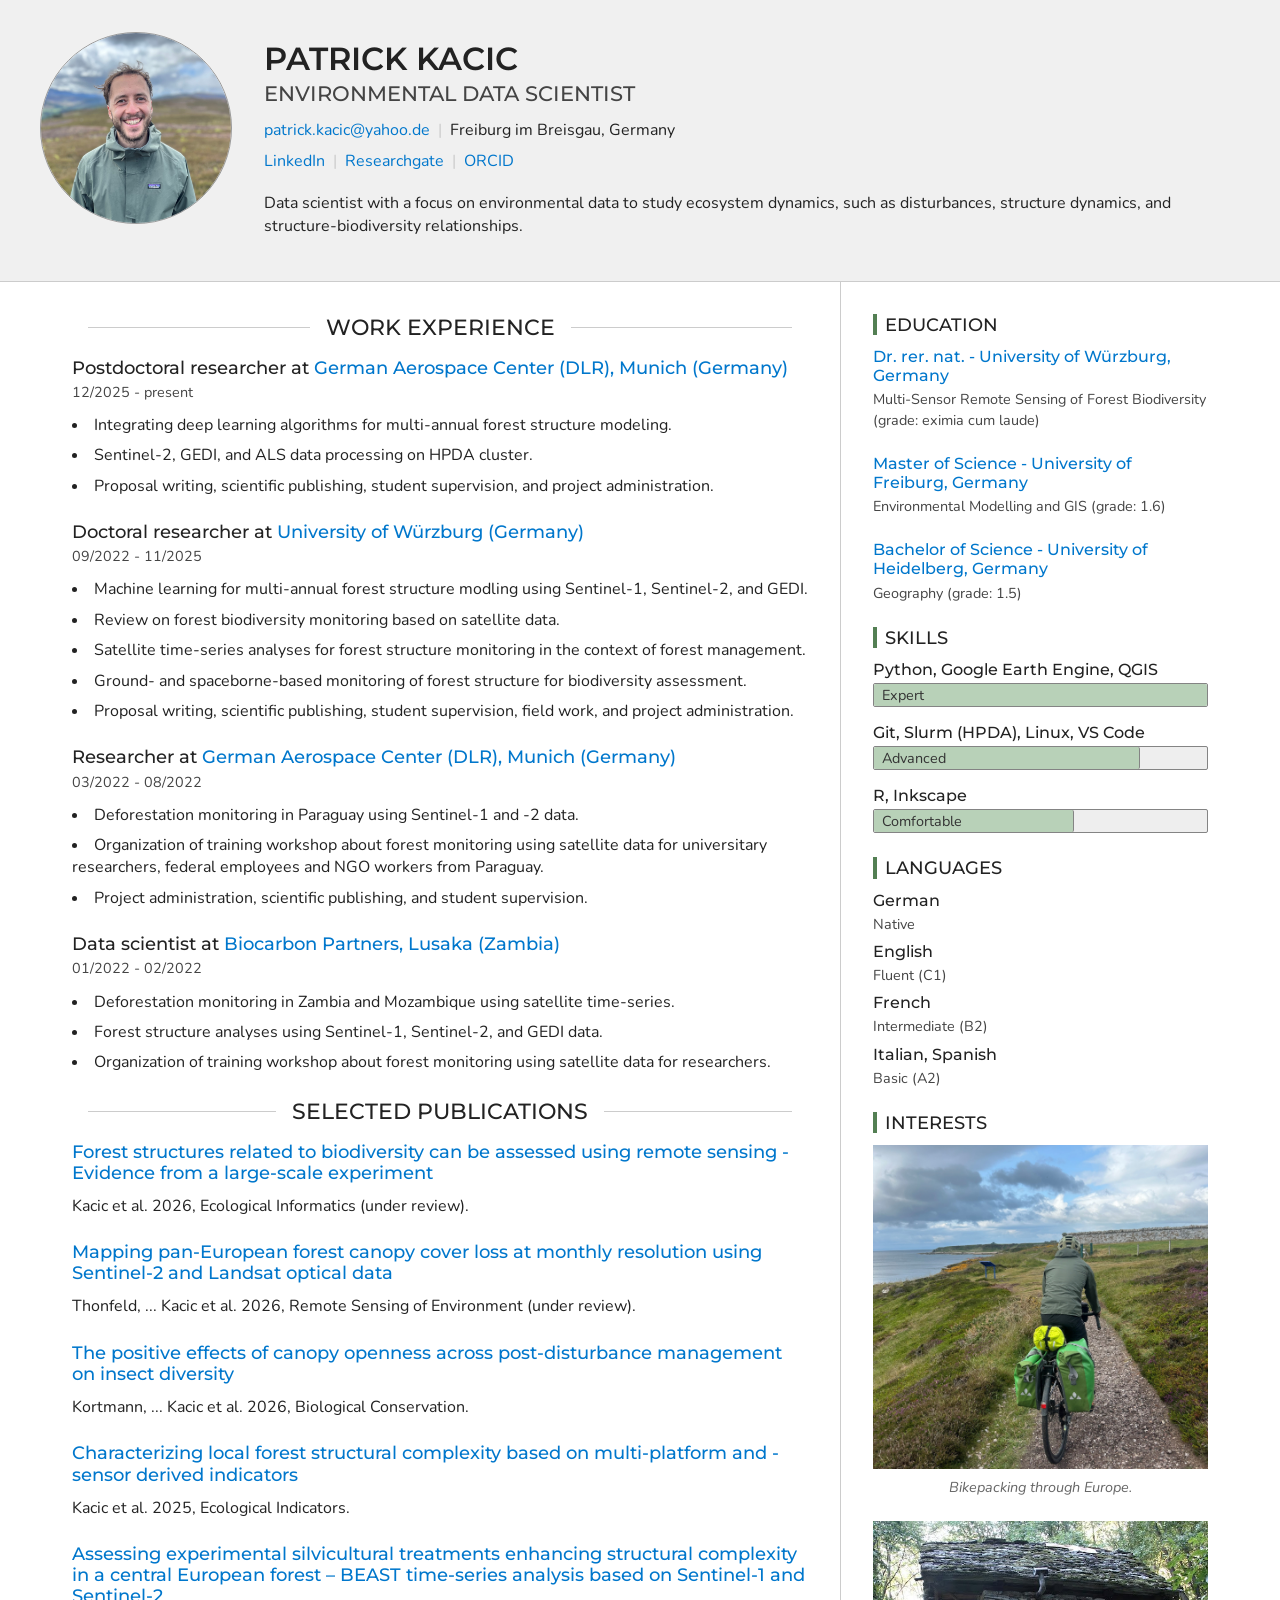
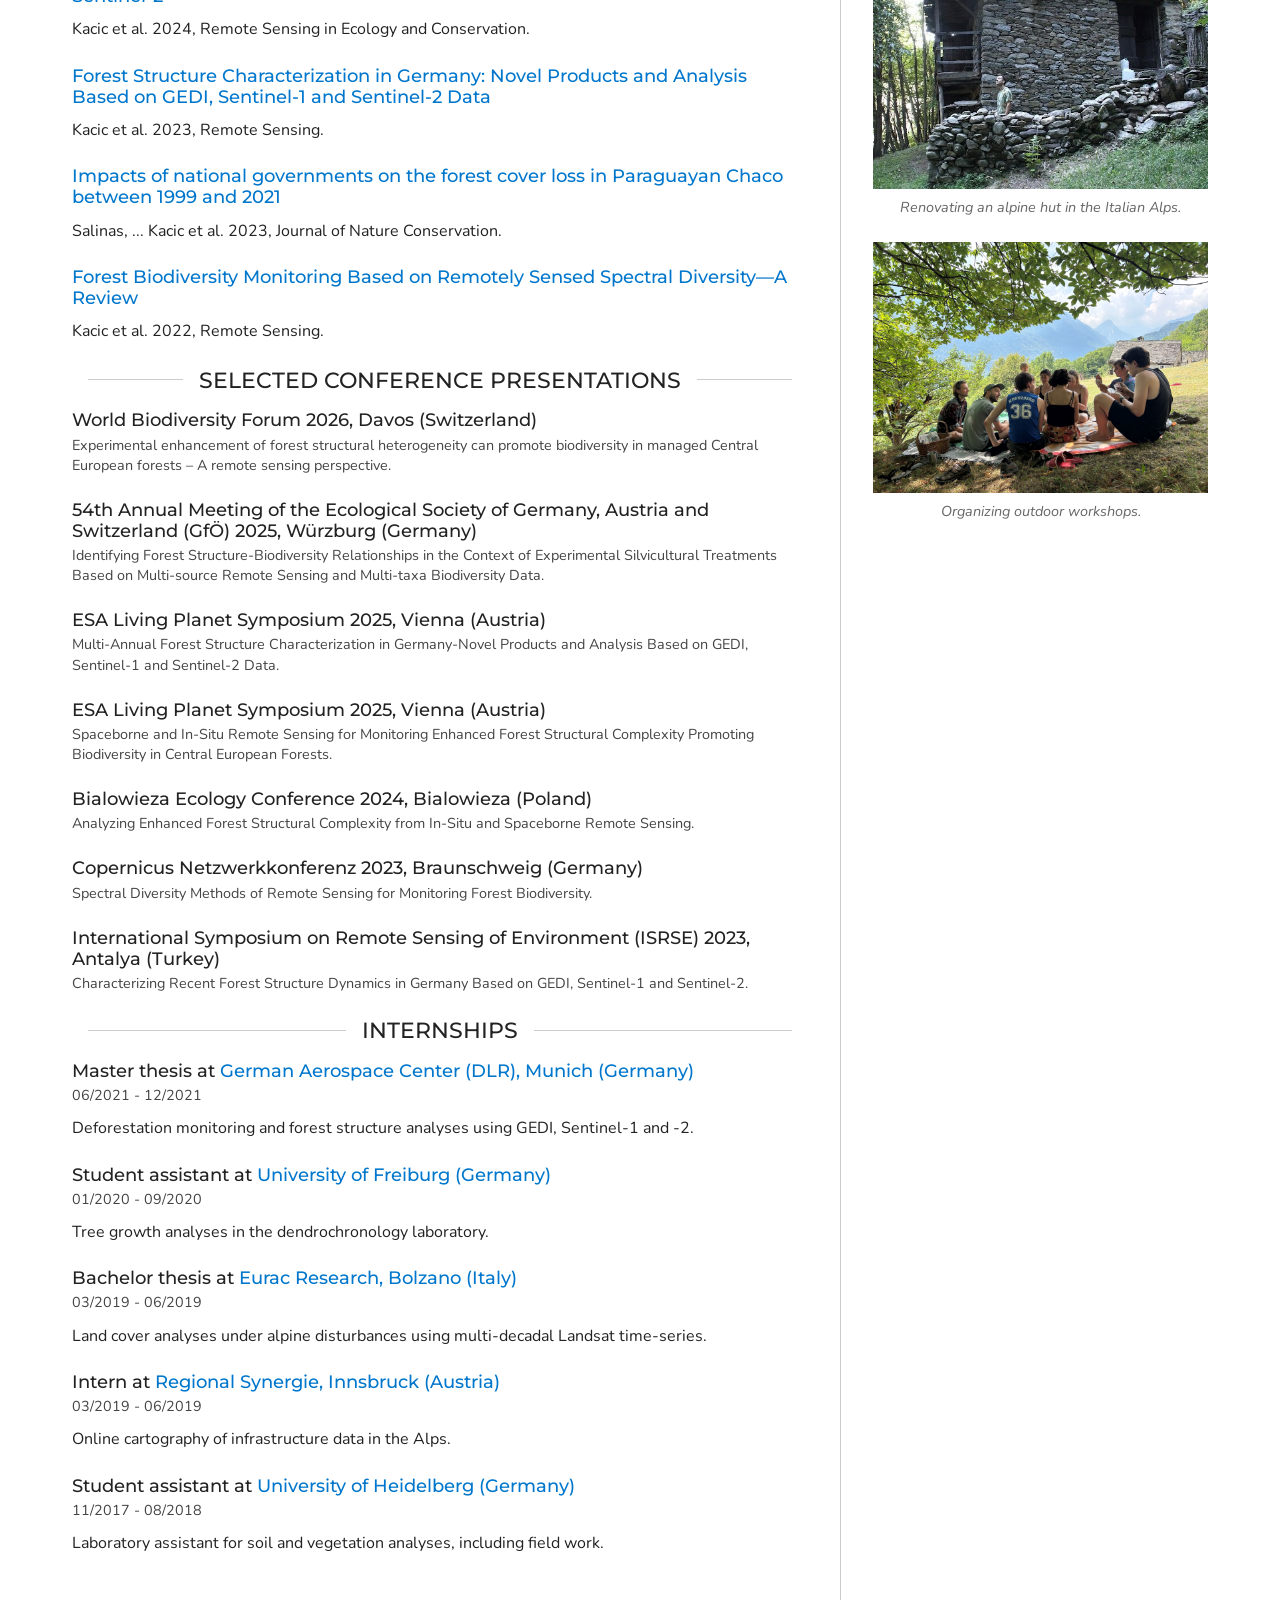
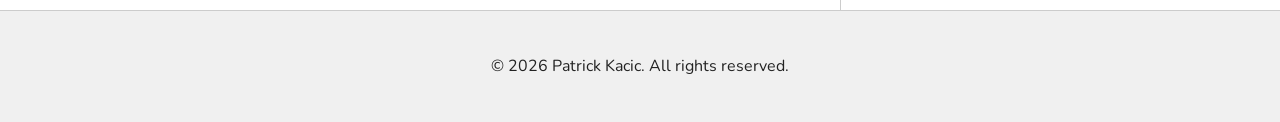
==== index.html @ de7f093b "update text general" ====
<!DOCTYPE html>
<html lang="en">
  <head>
    <meta charset="utf-8">
    <meta name="viewport" content="width=device-width, initial-scale=1">

    <!-- Site Info -->
    <title>Patrick Kacic - Portfolio</title>
    <meta name="description" content="Patrick Kacic - Data scientist with a focus on environmental data to study ecosystem dynamics, such as disturbances, structure dynamics, and structure-biodiversity relationships.">
    <meta name="author" content="Patrick Kacic">

    <!-- Open Graph Tags: The title of the page for social media sharing. It can match the title tag or be more descriptive. -->
    <meta property="og:title" content="Patrick Kacic">

    <!-- Open Graph Tags: Typically set to "website" for static sites or "article" for content-heavy pages. -->
    <meta property="og:type" content="website">

    <!-- Open Graph Tags: The URL of the page, used to ensure link previews resolve to the correct page. -->
    <meta property="og:url" content="/index.html">

    <!-- Open Graph Tags: URL of an image that represents the page. Useful for link previews. -->
    <meta property="og:image" content="/portfolio_media/profile.jpg">

    <!-- Open Graph Tags: Provides an alternative text for the image to improve accessibility. -->
    <meta property="og:image:alt" content="Patrick Kacic Profile Image">

    <!-- Preconnect for Google Fonts -->
    <link rel="preconnect" href="https://fonts.googleapis.com">
    <link rel="preconnect" href="https://fonts.gstatic.com" crossorigin>

    <!-- Custom Font -->
    <link href="https://fonts.googleapis.com/css2?family=Montserrat:ital,wght@0,100..900;1,100..900&family=Nunito:ital,wght@0,200..1000;1,200..1000&display=swap"
          rel="stylesheet">

    <!-- Stylesheet -->
    <link rel="stylesheet" href="css/modern_normalize.css" />
    <link rel="stylesheet" href="css/html5bp.css">
    <link rel="stylesheet" href="css/main.css">

    <!-- Set a theme color that matches your website's primary color -->
    <meta name="theme-color" content="#fafafa">

    <!-- Favicon for all browsers -->
    <link rel="icon" href="/favicon.ico" sizes="any">
    <link rel="icon" href="/icon.svg" type="image/svg+xml">

    <!-- Apple touch icon for iOS devices -->
    <link rel="apple-touch-icon" sizes="180x180" href="/icon.png">

    <!-- Web app manifest for Progressive Web Apps -->
    <link rel="manifest" href="/site.webmanifest">

    <!-- Content Security Policy: Uncomment to enhance security by restricting where content can be loaded from (useful for preventing certain attacks like XSS). Update if adding external sources (e.g., Google Fonts, Bootstrap CDN, analytics, etc). -->
    <!-- <meta http-equiv="Content-Security-Policy" content=" default-src 'self'; script-src 'self' code.jquery.com; style-src 'self' fonts.googleapis.com; font-src fonts.gstatic.com; img-src 'self' images.examplecdn.com; "> -->
  </head>

  <body>
    <header class="page-header">
      <div class="container">
        <div class="header-top flex-responsive">
          
            <img class="header-image"
                 width="256"
                 height="256"
                 src="portfolio_media/profile.jpg"
                 alt="Patrick Kacic Profile Image" />
          
          <div class="header-info">
            <h1>Patrick Kacic</h1>
            <h2 class="header-label">Environmental Data Scientist</h2>
            
              <address>
                <ul class="inline-list flex-responsive">
                  
                    <li>
                      <a href="mailto:patrick.kacic@yahoo.de">patrick.kacic@yahoo.de</a>
                    </li>
                  
                  
                  <li>Freiburg im Breisgau, Germany</li>
                </ul>
              </address>
            
            
              <ul class="inline-list flex-responsive">
                
                  <li>
                    <a href="https://www.linkedin.com/in/patrick-kacic-0393b0212/"
                       rel="noopener noreferrer"
                       aria-label="LinkedIn"
                       class="link-with-icon">
                      
                      LinkedIn
                    </a>
                  </li>
                
                  <li>
                    <a href="https://www.researchgate.net/profile/Patrick-Kacic?ev=hdr_xprf"
                       rel="noopener noreferrer"
                       aria-label="Researchgate"
                       class="link-with-icon">
                      
                      Researchgate
                    </a>
                  </li>
                
                  <li>
                    <a href="https://orcid.org/0000-0002-4538-8286"
                       rel="noopener noreferrer"
                       aria-label="ORCID"
                       class="link-with-icon">
                      
                      ORCID
                    </a>
                  </li>
                
              </ul>
            
            <p class="header-summary">Data scientist with a focus on environmental data to study ecosystem dynamics, such as disturbances, structure dynamics, and structure-biodiversity relationships.</p>
          </div>
        </div>
      </div>
    </header>

    <div class="page-content">
      <div class="container">
        <main>
          
            <section>
              <h2 class="section-heading">Work Experience</h2>
              
                <section>
                  <h3>
                    
                      Postdoctoral researcher at <a href="https://www.dlr.de/en/eoc/about-us/german-remote-sensing-data-center/land-surface-dynamics/forest-ecosystems">German Aerospace Center (DLR), Munich (Germany)</a>
                    
                  </h3>
                  
                    <p class="section-label">12/2025 - present</p>
                  
                  
                  
                    <ul>
                      <li>Integrating deep learning algorithms for multi-annual forest structure modeling.</li><li>Sentinel-2, GEDI, and ALS data processing on HPDA cluster.</li><li>Proposal writing, scientific publishing, student supervision, and project administration.</li>
                    </ul>
                  
                </section>
              
                <section>
                  <h3>
                    
                      Doctoral researcher at <a href="https://www.uni-wuerzburg.de/en/beta-for/">University of Würzburg (Germany)</a>
                    
                  </h3>
                  
                    <p class="section-label">09/2022 - 11/2025</p>
                  
                  
                  
                    <ul>
                      <li>Machine learning for multi-annual forest structure modling using Sentinel-1, Sentinel-2, and GEDI.</li><li>Review on forest biodiversity monitoring based on satellite data.</li><li>Satellite time-series analyses for forest structure monitoring in the context of forest management.</li><li>Ground- and spaceborne-based monitoring of forest structure for biodiversity assessment.</li><li>Proposal writing, scientific publishing, student supervision, field work, and project administration.</li>
                    </ul>
                  
                </section>
              
                <section>
                  <h3>
                    
                      Researcher at <a href="https://www.dlr.de/en/eoc/about-us/german-remote-sensing-data-center/land-surface-dynamics/forest-ecosystems">German Aerospace Center (DLR), Munich (Germany)</a>
                    
                  </h3>
                  
                    <p class="section-label">03/2022 - 08/2022</p>
                  
                  
                  
                    <ul>
                      <li>Deforestation monitoring in Paraguay using Sentinel-1 and -2 data.</li><li>Organization of training workshop about forest monitoring using satellite data for universitary researchers, federal employees and NGO workers from Paraguay.</li><li>Project administration, scientific publishing, and student supervision.</li>
                    </ul>
                  
                </section>
              
                <section>
                  <h3>
                    
                      Data scientist at <a href="https://bcp.earth/">Biocarbon Partners, Lusaka (Zambia)</a>
                    
                  </h3>
                  
                    <p class="section-label">01/2022 - 02/2022</p>
                  
                  
                  
                    <ul>
                      <li>Deforestation monitoring in Zambia and Mozambique using satellite time-series.</li><li>Forest structure analyses using Sentinel-1, Sentinel-2, and GEDI data.</li><li>Organization of training workshop about forest monitoring using satellite data for researchers.</li>
                    </ul>
                  
                </section>
              
            </section>
          

          
            <section>
              <h2 class="section-heading">Selected Publications</h2>
              
                <section>
                  <h3>
                    
                      <a href="https://elib.dlr.de/225284/">Forest structures related to biodiversity can be assessed using remote sensing - Evidence from a large-scale experiment</a>
                    
                  </h3>
                  <p>Kacic et al. 2026, Ecological Informatics (under review).</p>
                  
                  
                </section>
              
                <section>
                  <h3>
                    
                      <a href="https://dx.doi.org/10.2139/ssrn.7213890">Mapping pan-European forest canopy cover loss at monthly resolution using Sentinel-2 and Landsat optical data</a>
                    
                  </h3>
                  <p>Thonfeld, ... Kacic et al. 2026, Remote Sensing of Environment (under review).</p>
                  
                  
                </section>
              
                <section>
                  <h3>
                    
                      <a href="https://doi.org/10.1016/j.biocon.2025.111647">The positive effects of canopy openness across post-disturbance management on insect diversity</a>
                    
                  </h3>
                  <p>Kortmann, ... Kacic et al. 2026, Biological Conservation.</p>
                  
                  
                </section>
              
                <section>
                  <h3>
                    
                      <a href="https://doi.org/10.1016/j.ecolind.2025.113085">Characterizing local forest structural complexity based on multi-platform and -sensor derived indicators</a>
                    
                  </h3>
                  <p>Kacic et al. 2025, Ecological Indicators.</p>
                  
                  
                </section>
              
                <section>
                  <h3>
                    
                      <a href="https://doi.org/10.1002/rse2.386">Assessing experimental silvicultural treatments enhancing structural complexity in a central European forest – BEAST time-series analysis based on Sentinel-1 and Sentinel-2</a>
                    
                  </h3>
                  <p>Kacic et al. 2024, Remote Sensing in Ecology and Conservation.</p>
                  
                  
                </section>
              
                <section>
                  <h3>
                    
                      <a href="https://doi.org/10.3390/rs15081969">Forest Structure Characterization in Germany: Novel Products and Analysis Based on GEDI, Sentinel-1 and Sentinel-2 Data</a>
                    
                  </h3>
                  <p>Kacic et al. 2023, Remote Sensing.</p>
                  
                  
                </section>
              
                <section>
                  <h3>
                    
                      <a href="https://doi.org/10.1016/j.jnc.2023.126472">Impacts of national governments on the forest cover loss in Paraguayan Chaco between 1999 and 2021</a>
                    
                  </h3>
                  <p>Salinas, ... Kacic et al. 2023, Journal of Nature Conservation.</p>
                  
                  
                </section>
              
                <section>
                  <h3>
                    
                      <a href="https://doi.org/10.3390/rs14215363">Forest Biodiversity Monitoring Based on Remotely Sensed Spectral Diversity—A Review</a>
                    
                  </h3>
                  <p>Kacic et al. 2022, Remote Sensing.</p>
                  
                  
                </section>
              
            </section>
          

          
            <section>
              <h2 class="section-heading">Selected Conference Presentations</h2>
              
                <section>
                  <h3>World Biodiversity Forum 2026, Davos (Switzerland)</h3>
                  <p class="section-label">Experimental enhancement of forest structural heterogeneity can promote biodiversity in managed Central European forests – A remote sensing perspective.</p>
                  
                </section>
              
                <section>
                  <h3>54th Annual Meeting of the Ecological Society of Germany, Austria and Switzerland (GfÖ) 2025, Würzburg (Germany)</h3>
                  <p class="section-label">Identifying Forest Structure-Biodiversity Relationships  in the Context of Experimental Silvicultural Treatments Based on Multi-source Remote Sensing and Multi-taxa Biodiversity Data.</p>
                  
                </section>
              
                <section>
                  <h3>ESA Living Planet Symposium 2025, Vienna (Austria)</h3>
                  <p class="section-label">Multi-Annual Forest Structure Characterization in Germany-Novel Products and Analysis Based on GEDI, Sentinel-1 and Sentinel-2 Data.</p>
                  
                </section>
              
                <section>
                  <h3>ESA Living Planet Symposium 2025, Vienna (Austria)</h3>
                  <p class="section-label">Spaceborne and In-Situ Remote Sensing for Monitoring Enhanced Forest Structural Complexity Promoting Biodiversity in Central European Forests.</p>
                  
                </section>
              
                <section>
                  <h3>Bialowieza Ecology Conference 2024, Bialowieza (Poland)</h3>
                  <p class="section-label">Analyzing Enhanced Forest Structural Complexity from In-Situ and Spaceborne Remote Sensing.</p>
                  
                </section>
              
                <section>
                  <h3>Copernicus Netzwerkkonferenz 2023, Braunschweig (Germany)</h3>
                  <p class="section-label">Spectral Diversity Methods of Remote Sensing for Monitoring Forest Biodiversity.</p>
                  
                </section>
              
                <section>
                  <h3>International Symposium on Remote Sensing of Environment (ISRSE) 2023, Antalya (Turkey)</h3>
                  <p class="section-label">Characterizing Recent Forest Structure Dynamics in Germany Based on GEDI, Sentinel-1 and Sentinel-2.</p>
                  
                </section>
              
            </section>
          
		  
		  
            <section>
              <h2 class="section-heading">Internships</h2>
              
                <section>
                  <h3>
                    
                      Master thesis at <a href="https://www.dlr.de/en/eoc/about-us/german-remote-sensing-data-center/land-surface-dynamics/forest-ecosystems">German Aerospace Center (DLR), Munich (Germany)</a>
                    
                  </h3>
                  
                    <p class="section-label">06/2021 - 12/2021</p>
                  
                  <p>Deforestation monitoring and forest structure analyses using GEDI, Sentinel-1 and -2.</p>
                  
                </section>
              
                <section>
                  <h3>
                    
                      Student assistant at <a href="https://uni-freiburg.de/enr-wwd/research/">University of Freiburg (Germany)</a>
                    
                  </h3>
                  
                    <p class="section-label">01/2020 - 09/2020</p>
                  
                  <p>Tree growth analyses in the dendrochronology laboratory.</p>
                  
                </section>
              
                <section>
                  <h3>
                    
                      Bachelor thesis at <a href="https://www.eurac.edu/de/institutes-centers/institut-fuer-erdbeobachtung">Eurac Research, Bolzano (Italy)</a>
                    
                  </h3>
                  
                    <p class="section-label">03/2019 - 06/2019</p>
                  
                  <p>Land cover analyses under alpine disturbances using multi-decadal Landsat time-series.</p>
                  
                </section>
              
                <section>
                  <h3>
                    
                      Intern at <a href="https://regionalsynergie.com/">Regional Synergie, Innsbruck (Austria)</a>
                    
                  </h3>
                  
                    <p class="section-label">03/2019 - 06/2019</p>
                  
                  <p>Online cartography of infrastructure data in the Alps.</p>
                  
                </section>
              
                <section>
                  <h3>
                    
                      Student assistant at <a href="https://www.geog.uni-heidelberg.de/en/institute/physical-geography/geomorphology-and-soil-geography/laboratory-for-geomorphology-and-geoecology">University of Heidelberg (Germany)</a>
                    
                  </h3>
                  
                    <p class="section-label">11/2017 - 08/2018</p>
                  
                  <p>Laboratory assistant for soil and vegetation analyses, including field work.</p>
                  
                </section>
              
            </section>
          
        </main>

        <!-- Sidebar Section -->
        <aside>
          
            <section>
              <h2 class="section-heading">Education</h2>
              
                <section>
                  <h3>
                    
                      <a href="https://www.geographie.uni-wuerzburg.de/en/earthobservation/">Dr. rer. nat. - University of Würzburg, Germany</a>
                    
                  </h3>
                  <p class="section-label">Multi-Sensor Remote Sensing of Forest Biodiversity (grade: eximia cum laude)</p>
                  
                  
                  
                </section>
              
                <section>
                  <h3>
                    
                      <a href="https://uni-freiburg.de/en/studies/degree-programmes/degree-programme/393/#Academic%20content">Master of Science - University of Freiburg, Germany</a>
                    
                  </h3>
                  <p class="section-label">Environmental Modelling and GIS (grade: 1.6)</p>
                  
                  
                  
                </section>
              
                <section>
                  <h3>
                    
                      <a href="https://www.uni-heidelberg.de/en/study/all-subjects/geography/geography-bachelor-100">Bachelor of Science - University of Heidelberg, Germany</a>
                    
                  </h3>
                  <p class="section-label">Geography (grade: 1.5)</p>
                  
                  
                  
                </section>
              
            </section>
          

          
            <section>
              <h2 class="section-heading">Skills</h2>
              <ul class="unstyled-list">
                
                  <li>
                    <h3>Python, Google Earth Engine, QGIS</h3>
                    <div class="skill-bar">
                      <div class="skill-bar-fill w-100"
                           role="meter"
                           aria-valuenow="100"
                           aria-valuemin="0"
                           aria-valuemax="100">
                        <span class="skill-bar-label">Expert</span>
                      </div>
                    </div>
                  </li>
                
                  <li>
                    <h3>Git, Slurm (HPDA), Linux, VS Code</h3>
                    <div class="skill-bar">
                      <div class="skill-bar-fill w-80"
                           role="meter"
                           aria-valuenow="80"
                           aria-valuemin="0"
                           aria-valuemax="100">
                        <span class="skill-bar-label">Advanced</span>
                      </div>
                    </div>
                  </li>
                
                  <li>
                    <h3>R, Inkscape</h3>
                    <div class="skill-bar">
                      <div class="skill-bar-fill w-60"
                           role="meter"
                           aria-valuenow="60"
                           aria-valuemin="0"
                           aria-valuemax="100">
                        <span class="skill-bar-label">Comfortable</span>
                      </div>
                    </div>
                  </li>
                
              </ul>
            </section>
          

          
            <section>
              <h2 class="section-heading">Languages</h2>
              <ul class="unstyled-list">
                
                  <li>
                    <h3>German</h3>
                    <p class="section-label">Native</p>
                  </li>
                
                  <li>
                    <h3>English</h3>
                    <p class="section-label">Fluent (C1)</p>
                  </li>
                
                  <li>
                    <h3>French</h3>
                    <p class="section-label">Intermediate (B2)</p>
                  </li>
                
                  <li>
                    <h3>Italian, Spanish</h3>
                    <p class="section-label">Basic (A2)</p>
                  </li>
                
              </ul>
            </section>
          

          
            <section>
              <h2 class="section-heading">Interests</h2>
              
                <section>
                  <h3></h3>
                  
                  
                    <div class="gallery side-gallery">
                      
                        <figure>
                          <img width="600"
                               height="338"
                               src="portfolio_media/bikepacking.jpg"
                               alt="Bikepacking through Europe.">
                          <figcaption>Bikepacking through Europe.</figcaption>
                        </figure>
                      
                    </div>
                  
                </section>
              
                <section>
                  <h3></h3>
                  
                  
                    <div class="gallery side-gallery">
                      
                        <figure>
                          <img width="600"
                               height="338"
                               src="portfolio_media/hut.jpg"
                               alt="Renovating an alpine hut in the Italian Alps.">
                          <figcaption>Renovating an alpine hut in the Italian Alps.</figcaption>
                        </figure>
                      
                    </div>
                  
                </section>
              
                <section>
                  <h3></h3>
                  
                  
                    <div class="gallery side-gallery">
                      
                        <figure>
                          <img width="600"
                               height="338"
                               src="portfolio_media/workshop.jpg"
                               alt="Organizing outdoor workshops.">
                          <figcaption>Organizing outdoor workshops.</figcaption>
                        </figure>
                      
                    </div>
                  
                </section>
              
            </section>
          
        </aside>
      </div>
    </div>

    <footer class="page-footer">
      <div class="container">
        <p>© 2026 Patrick Kacic. All rights reserved.</p>
      </div>
    </footer>

    <script src="js/app.js"></script>
  </body>
</html>
---- css/html5bp.css ----
/*! HTML5 Boilerplate v9.0.1 | MIT License | https://html5boilerplate.com/ */

/* main.css 3.0.0 | MIT License | https://github.com/h5bp/main.css#readme */
/*
 * What follows is the result of much research on cross-browser styling.
 * Credit left inline and big thanks to Nicolas Gallagher, Jonathan Neal,
 * Kroc Camen, and the H5BP dev community and team.
 */

/* ==========================================================================
   Base styles: opinionated defaults
   ========================================================================== */

html {
  color: #222;
  font-size: 1em;
  line-height: 1.4;
}

/*
 * Remove text-shadow in selection highlight:
 * https://twitter.com/miketaylr/status/12228805301
 *
 * Customize the background color to match your design.
 */

::-moz-selection {
  background: #b3d4fc;
  text-shadow: none;
}

::selection {
  background: #b3d4fc;
  text-shadow: none;
}

/*
 * A better looking default horizontal rule
 */

hr {
  display: block;
  height: 1px;
  border: 0;
  border-top: 1px solid #ccc;
  margin: 1em 0;
  padding: 0;
}

/*
 * Remove the gap between audio, canvas, iframes,
 * images, videos and the bottom of their containers:
 * https://github.com/h5bp/html5-boilerplate/issues/440
 */

audio,
canvas,
iframe,
img,
svg,
video {
  vertical-align: middle;
}

/*
 * Remove default fieldset styles.
 */

fieldset {
  border: 0;
  margin: 0;
  padding: 0;
}

/*
 * Allow only vertical resizing of textareas.
 */

textarea {
  resize: vertical;
}

/* ==========================================================================
   Author's custom styles
   ========================================================================== */

/* ==========================================================================
   Helper classes
   ========================================================================== */

/*
 * Hide visually and from screen readers
 */

.hidden,
[hidden] {
  display: none !important;
}

/*
 * Hide only visually, but have it available for screen readers:
 * https://snook.ca/archives/html_and_css/hiding-content-for-accessibility
 *
 * 1. For long content, line feeds are not interpreted as spaces and small width
 *    causes content to wrap 1 word per line:
 *    https://medium.com/@jessebeach/beware-smushed-off-screen-accessible-text-5952a4c2cbfe
 */

.visually-hidden {
  border: 0;
  clip: rect(0, 0, 0, 0);
  height: 1px;
  margin: -1px;
  overflow: hidden;
  padding: 0;
  position: absolute;
  white-space: nowrap;
  width: 1px;
  /* 1 */
}

/*
 * Extends the .visually-hidden class to allow the element
 * to be focusable when navigated to via the keyboard:
 * https://www.drupal.org/node/897638
 */

.visually-hidden.focusable:active,
.visually-hidden.focusable:focus {
  clip: auto;
  height: auto;
  margin: 0;
  overflow: visible;
  position: static;
  white-space: inherit;
  width: auto;
}

/*
 * Hide visually and from screen readers, but maintain layout
 */

.invisible {
  visibility: hidden;
}

/*
 * Clearfix: contain floats
 *
 * The use of `table` rather than `block` is only necessary if using
 * `::before` to contain the top-margins of child elements.
 */

.clearfix::before,
.clearfix::after {
  content: "";
  display: table;
}

.clearfix::after {
  clear: both;
}

/* ==========================================================================
   EXAMPLE Media Queries for Responsive Design.
   These examples override the primary ('mobile first') styles.
   Modify as content requires.
   ========================================================================== */

@media only screen and (min-width: 35em) {
  /* Style adjustments for viewports that meet the condition */
}

@media print,
  (-webkit-min-device-pixel-ratio: 1.25),
  (min-resolution: 1.25dppx),
  (min-resolution: 120dpi) {
  /* Style adjustments for high resolution devices */
}

/* ==========================================================================
   Print styles.
   Inlined to avoid the additional HTTP request:
   https://www.phpied.com/delay-loading-your-print-css/
   ========================================================================== */

@media print {
  *,
  *::before,
  *::after {
    background: #fff !important;
    color: #000 !important;
    /* Black prints faster */
    box-shadow: none !important;
    text-shadow: none !important;
  }

  a,
  a:visited {
    text-decoration: underline;
  }

  a[href]::after {
    content: " (" attr(href) ")";
  }

  abbr[title]::after {
    content: " (" attr(title) ")";
  }

  /*
   * Don't show links that are fragment identifiers,
   * or use the `javascript:` pseudo protocol
   */
  a[href^="#"]::after,
  a[href^="javascript:"]::after {
    content: "";
  }

  pre {
    white-space: pre-wrap !important;
  }

  pre,
  blockquote {
    border: 1px solid #999;
    page-break-inside: avoid;
  }

  tr,
  img {
    page-break-inside: avoid;
  }

  p,
  h2,
  h3 {
    orphans: 3;
    widows: 3;
  }

  h2,
  h3 {
    page-break-after: avoid;
  }
}
---- css/main.css ----
:root {
  --link-color: #0077cc;
  --link-color-hover: #00487c;
  --header-footer-bg-color: #f0f0f0;
  --aside-accent-color: #537F53;
  --skill-bar-fill-color: #B8D1B8;
  --blockquote-bg-color: #f7fafc;
  --blockquote-accent-color: #4a5568;
  --blockquote-text-color: #4a5568;
  --spacing-inline: 0.5rem;
}

/* Base Styles */
body {
  font-family: "Nunito", "Segoe UI", "Helvetica Neue", Helvetica, Arial,
    sans-serif;
  font-weight: 400;
  display: grid;
  grid-template-rows: auto 1fr auto;
  min-height: 100vh;
}

h1,
h2,
h3,
h4,
h5,
h6 {
  margin: 0;
  font-family: "Montserrat", "Segoe UI", "Helvetica Neue", Helvetica, Arial,
    sans-serif;
  font-weight: 400;
  line-height: 1.2;
}

h1 {
  font-size: 2rem;
  font-weight: 600;
  text-transform: uppercase;
}

h2 {
  font-size: 1.4rem;
  font-weight: 500;
  text-transform: uppercase;
}

h3 {
  font-size: 1.1rem;
  font-weight: 500;
}

h4 {
  font-size: 1rem;
  font-weight: 500;
}

h5 {
  font-size: 1rem;
  font-weight: 500;
}

h6 {
  font-size: 1rem;
  font-weight: 500;
}

p {
  margin: 0.75rem 0;
}

a {
  color: var(--link-color) !important;
  text-decoration: none;
}

a:hover {
  color: var(--link-color-hover);
  text-decoration: underline;
}

address {
  font-style: normal;
}

figure,
ul {
  margin: 0;
  padding: 0;
}

header,
main,
aside,
footer {
  padding: 2rem;
}

header {
  padding-bottom: 0.5rem;
}

aside {
  border-top: 1px solid #ccc;
}

footer {
  text-align: center;
}

section {
  margin-bottom: 1.5rem;
}

/* Utility */
.block {
  display: block;
  margin: 0.25rem 0;
}

.flex-responsive {
  display: flex;
  flex-direction: column;
  align-items: center;
  text-align: center;
}

/* Main Layout */
.container {
  width: 100%;
  max-width: 1200px;
  margin: 0 auto;
}

.page-content .container {
  display: grid;
  grid-template-columns: 1fr;
}

.page-header,
.page-footer {
  background: var(--header-footer-bg-color);
}

.page-header {
  border-bottom: 1px solid #ccc;
}

.page-header .container {
  display: flex;
  flex-direction: column;
}

.header-top {
  gap: 1rem;
}

.header-image {
  width: 100%;
  max-width: 256px;
  aspect-ratio: 1 / 1;
  border-radius: 50%;
  object-fit: cover;
  border: 1px solid #999;
}

.header-info ul {
  margin: 1rem 0;
}

.link-with-icon {
  display: flex;
  align-items: center;
  gap: 0.25rem;
}

.header-label {
  font-size: 1.3rem;
  color: #444;
  margin-top: 0.2rem;
  margin-bottom: 0.8rem;
}

.header-summary {
  margin: 1.25rem 0;
}

.page-footer {
  border-top: 1px solid #ccc;
}

.section-heading {
  display: flex;
  align-items: center;
  text-align: center;
  margin-bottom: 1rem;
}

.section-heading::before,
.section-heading::after {
  content: "";
  flex: 1;
  border-bottom: 1px solid #ccc;
  margin: 0 1rem;
}

aside .section-heading {
  align-items: flex-start;
  text-align: left;
  border-left: 4px solid var(--aside-accent-color);
  padding-left: 0.5rem;
  margin-bottom: 0.75rem;
}

aside .section-heading::before,
aside .section-heading::after {
  content: none;
}

.section-label {
  font-size: 0.9rem;
  color: #444;
  margin-top: 0.25rem;
  margin-bottom: 0.5rem;
}

/* Images */
img {
  max-width: 100%;
  height: auto;
}

.gallery {
  display: grid;
  gap: 1rem;
  justify-items: center;
  margin: 0.5rem 0;
}

.main-gallery {
  grid-template-columns: 1fr;
}

.side-gallery {
  grid-template-columns: 1fr;
}

figcaption {
  text-align: center;
  color: #666;
  font-size: 0.9rem;
  margin-top: 0.5rem;
  font-style: italic;
}

/* Lists */
main ul,
aside ul {
  list-style-type: disc;
  list-style-position: inside;
  padding-left: 0;
  margin: 0.75rem 0;
}

main li,
aside li {
  margin-bottom: 0.5rem;
}

.unstyled-list {
  list-style: none;
}

.inline-list {
  list-style: none;
  gap: 0.25rem;
}

.inline-list li {
  display: flex; /* This is for HTML Whitespace Issues */
}

/* Skillbars */
.skill-bar {
  width: 100%;
  height: 1.5rem;
  margin-top: 0.25rem;
  margin-bottom: 1rem;
  background: #eee;
  border: 1px solid #848484;
  border-radius: 2px;
  overflow: hidden;
}

.skill-bar-fill {
  height: 100%;
  background: var(--skill-bar-fill-color) !important;
  border-right: 1px solid #848484;
  border-radius: 2px;
  display: flex;
  align-items: center;
  padding-left: 0.5rem;
}

.skill-bar-label {
  color: #333;
  font-size: 0.9rem;
  white-space: nowrap;
}

.w-0 {
  width: 0%;
}

.w-10 {
  width: 10%;
}

.w-20 {
  width: 20%;
}

.w-25 {
  width: 25%;
}

.w-30 {
  width: 30%;
}

.w-40 {
  width: 40%;
}

.w-50 {
  width: 50%;
}

.w-60 {
  width: 60%;
}

.w-70 {
  width: 70%;
}

.w-75 {
  width: 75%;
}

.w-80 {
  width: 80%;
}

.w-90 {
  width: 90%;
}

.w-100 {
  width: 100%;
  border-right: none;
}

/* Blockquotes */
blockquote {
  margin: 1rem 2rem;
  padding: 1.5rem 2rem;
  background-color: var(--blockquote-bg-color);
  border-left: 4px solid var(--blockquote-accent-color);
  font-style: italic;
  color: var(--blockquote-text-color);
  line-height: 1.6;
  border-radius: 0 4px 4px 0;
  box-shadow: 0 1px 3px rgba(0, 0, 0, 0.1);
}

@media (min-width: 37.5rem) {
  .main-gallery {
    grid-template-columns: repeat(3, 1fr);
  }

  .side-gallery {
    grid-template-columns: repeat(2, 1fr);
  }
}

@media (min-width: 48rem) {
  aside {
    border-top: none;
    border-left: 1px solid #ccc;
  }

  aside h1 {
    font-size: 1.4rem;
  }

  aside h2 {
    font-size: 1.1rem;
  }

  aside h3 {
    font-size: 1rem;
  }

  aside h4 {
    font-size: 1rem;
  }

  aside h5 {
    font-size: 1rem;
  }

  aside h6 {
    font-size: 1rem;
  }

  header {
    padding-bottom: 1.5rem;
  }

  .flex-responsive {
    flex-direction: row;
    align-items: flex-start;
    text-align: left;
  }

  .page-content .container {
    grid-template-columns: 2fr 1fr;
  }

  .header-top {
    gap: 2rem;
  }

  .header-image {
    max-width: 192px;
  }

  .header-info {
    margin-top: 0.5rem;
  }

  .page-header ul {
    margin: 0.5rem 0;
  }

  .inline-list {
    gap: var(--spacing-inline);
  }

  .inline-list li:not(:last-child)::after {
    content: "|";
    margin-left: var(--spacing-inline);
    color: #ccc;
  }

  .side-gallery {
    grid-template-columns: 1fr;
  }
}

@media print {
  .skill-bar-label {
    background: transparent !important;
    background-color: transparent !important;
    mix-blend-mode: darken;
  }

  body {
    -webkit-print-color-adjust: exact !important;
    print-color-adjust: exact !important;
  }
}
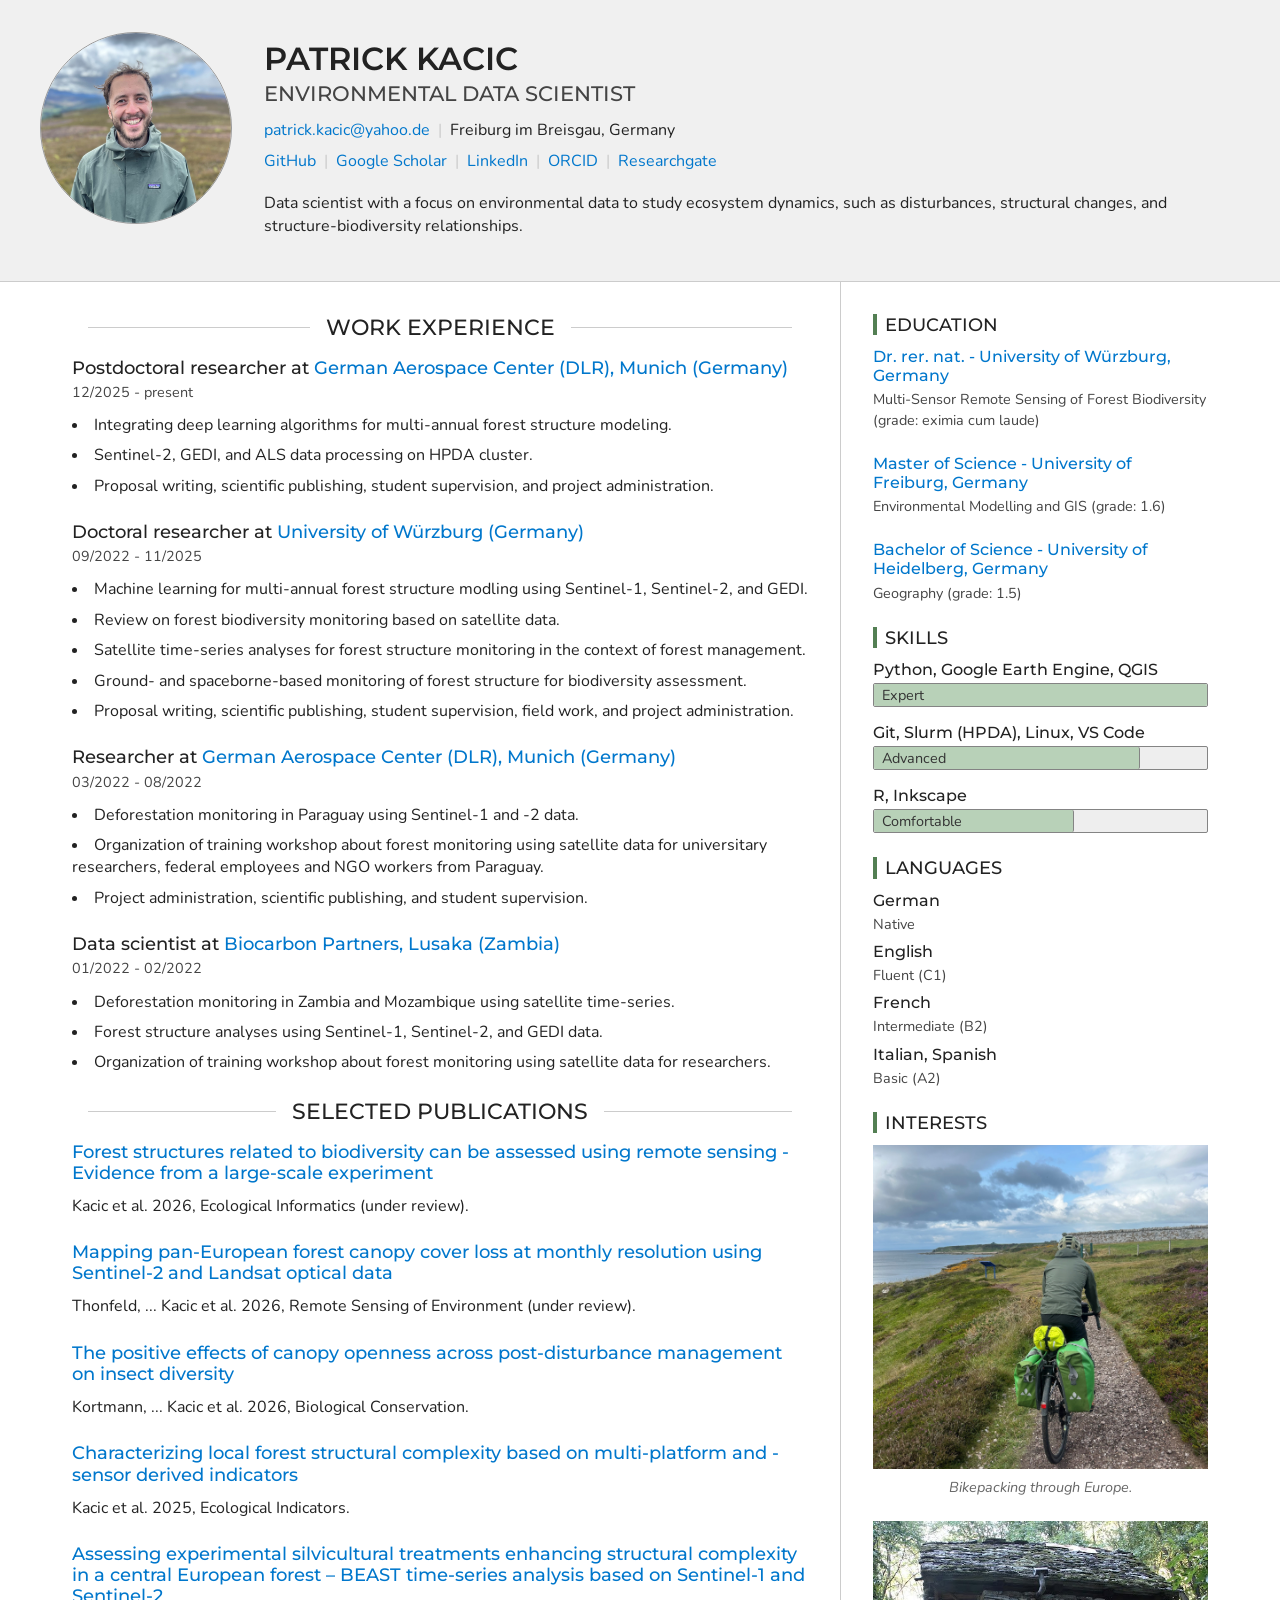
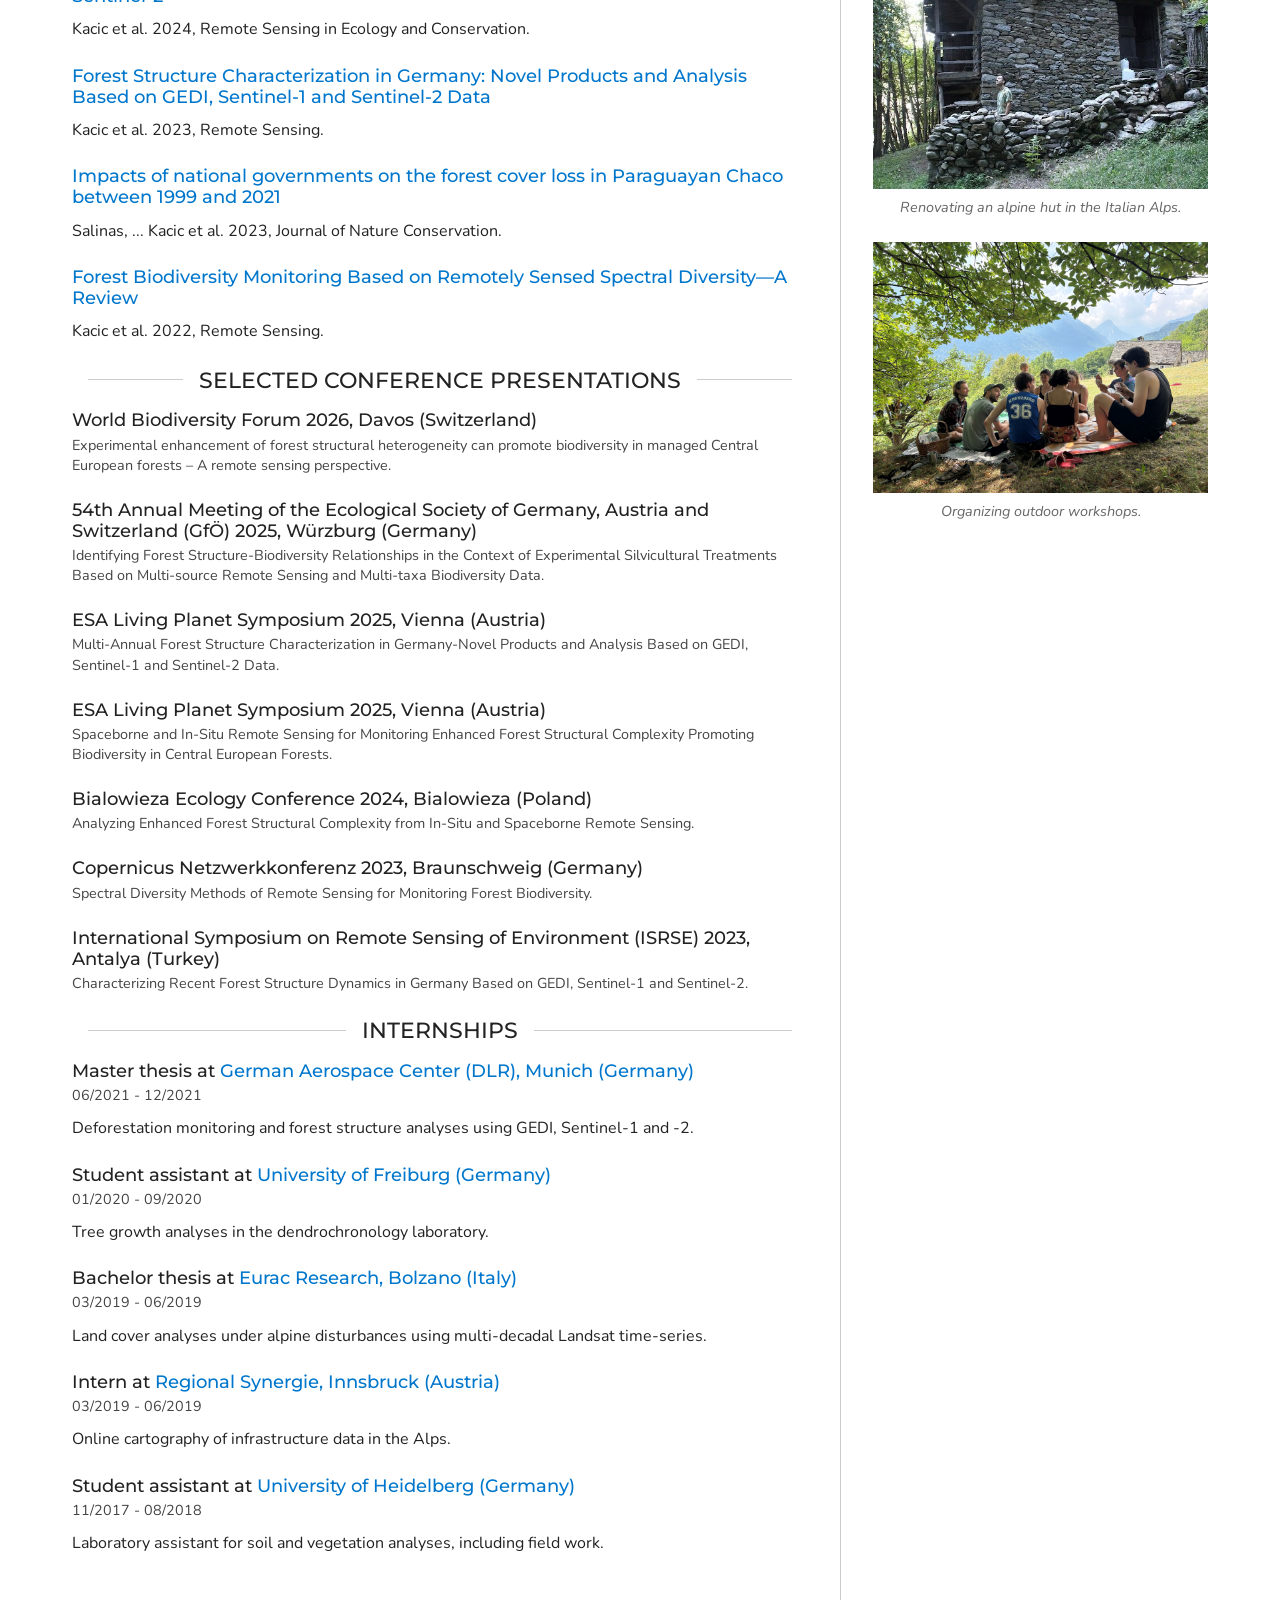
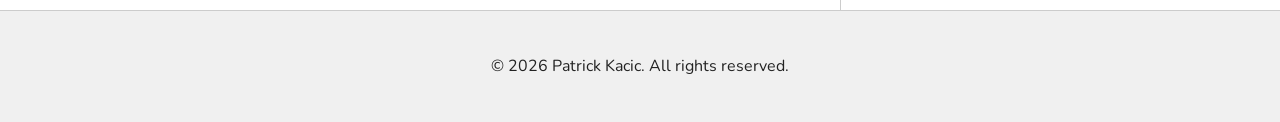
==== commit 940dcddb: "Update portfolio header" ====
--- a/index.html
+++ b/index.html
@@ -6,7 +6,7 @@
 
     <!-- Site Info -->
     <title>Patrick Kacic - Portfolio</title>
-    <meta name="description" content="Patrick Kacic - Data scientist with a focus on environmental data to study ecosystem dynamics, such as disturbances, structure dynamics, and structure-biodiversity relationships.">
+    <meta name="description" content="Patrick Kacic - Data scientist with a focus on environmental data to study ecosystem dynamics, such as disturbances, structural changes, and structure-biodiversity relationships.">
     <meta name="author" content="Patrick Kacic">
 
     <!-- Open Graph Tags: The title of the page for social media sharing. It can match the title tag or be more descriptive. -->
@@ -85,6 +85,26 @@
               <ul class="inline-list flex-responsive">
                 
                   <li>
+                    <a href="https://github.com/PatrickKacic"
+                       rel="noopener noreferrer"
+                       aria-label="GitHub"
+                       class="link-with-icon">
+                      
+                      GitHub
+                    </a>
+                  </li>
+                
+                  <li>
+                    <a href="https://scholar.google.com/citations?user=ENQ7uMAAAAAJ&amp;hl=de"
+                       rel="noopener noreferrer"
+                       aria-label="Google Scholar"
+                       class="link-with-icon">
+                      
+                      Google Scholar
+                    </a>
+                  </li>
+                
+                  <li>
                     <a href="https://www.linkedin.com/in/patrick-kacic-0393b0212/"
                        rel="noopener noreferrer"
                        aria-label="LinkedIn"
@@ -95,6 +115,16 @@
                   </li>
                 
                   <li>
+                    <a href="https://orcid.org/0000-0002-4538-8286"
+                       rel="noopener noreferrer"
+                       aria-label="ORCID"
+                       class="link-with-icon">
+                      
+                      ORCID
+                    </a>
+                  </li>
+                
+                  <li>
                     <a href="https://www.researchgate.net/profile/Patrick-Kacic?ev=hdr_xprf"
                        rel="noopener noreferrer"
                        aria-label="Researchgate"
@@ -104,19 +134,9 @@
                     </a>
                   </li>
                 
-                  <li>
-                    <a href="https://orcid.org/0000-0002-4538-8286"
-                       rel="noopener noreferrer"
-                       aria-label="ORCID"
-                       class="link-with-icon">
-                      
-                      ORCID
-                    </a>
-                  </li>
-                
               </ul>
             
-            <p class="header-summary">Data scientist with a focus on environmental data to study ecosystem dynamics, such as disturbances, structure dynamics, and structure-biodiversity relationships.</p>
+            <p class="header-summary">Data scientist with a focus on environmental data to study ecosystem dynamics, such as disturbances, structural changes, and structure-biodiversity relationships.</p>
           </div>
         </div>
       </div>
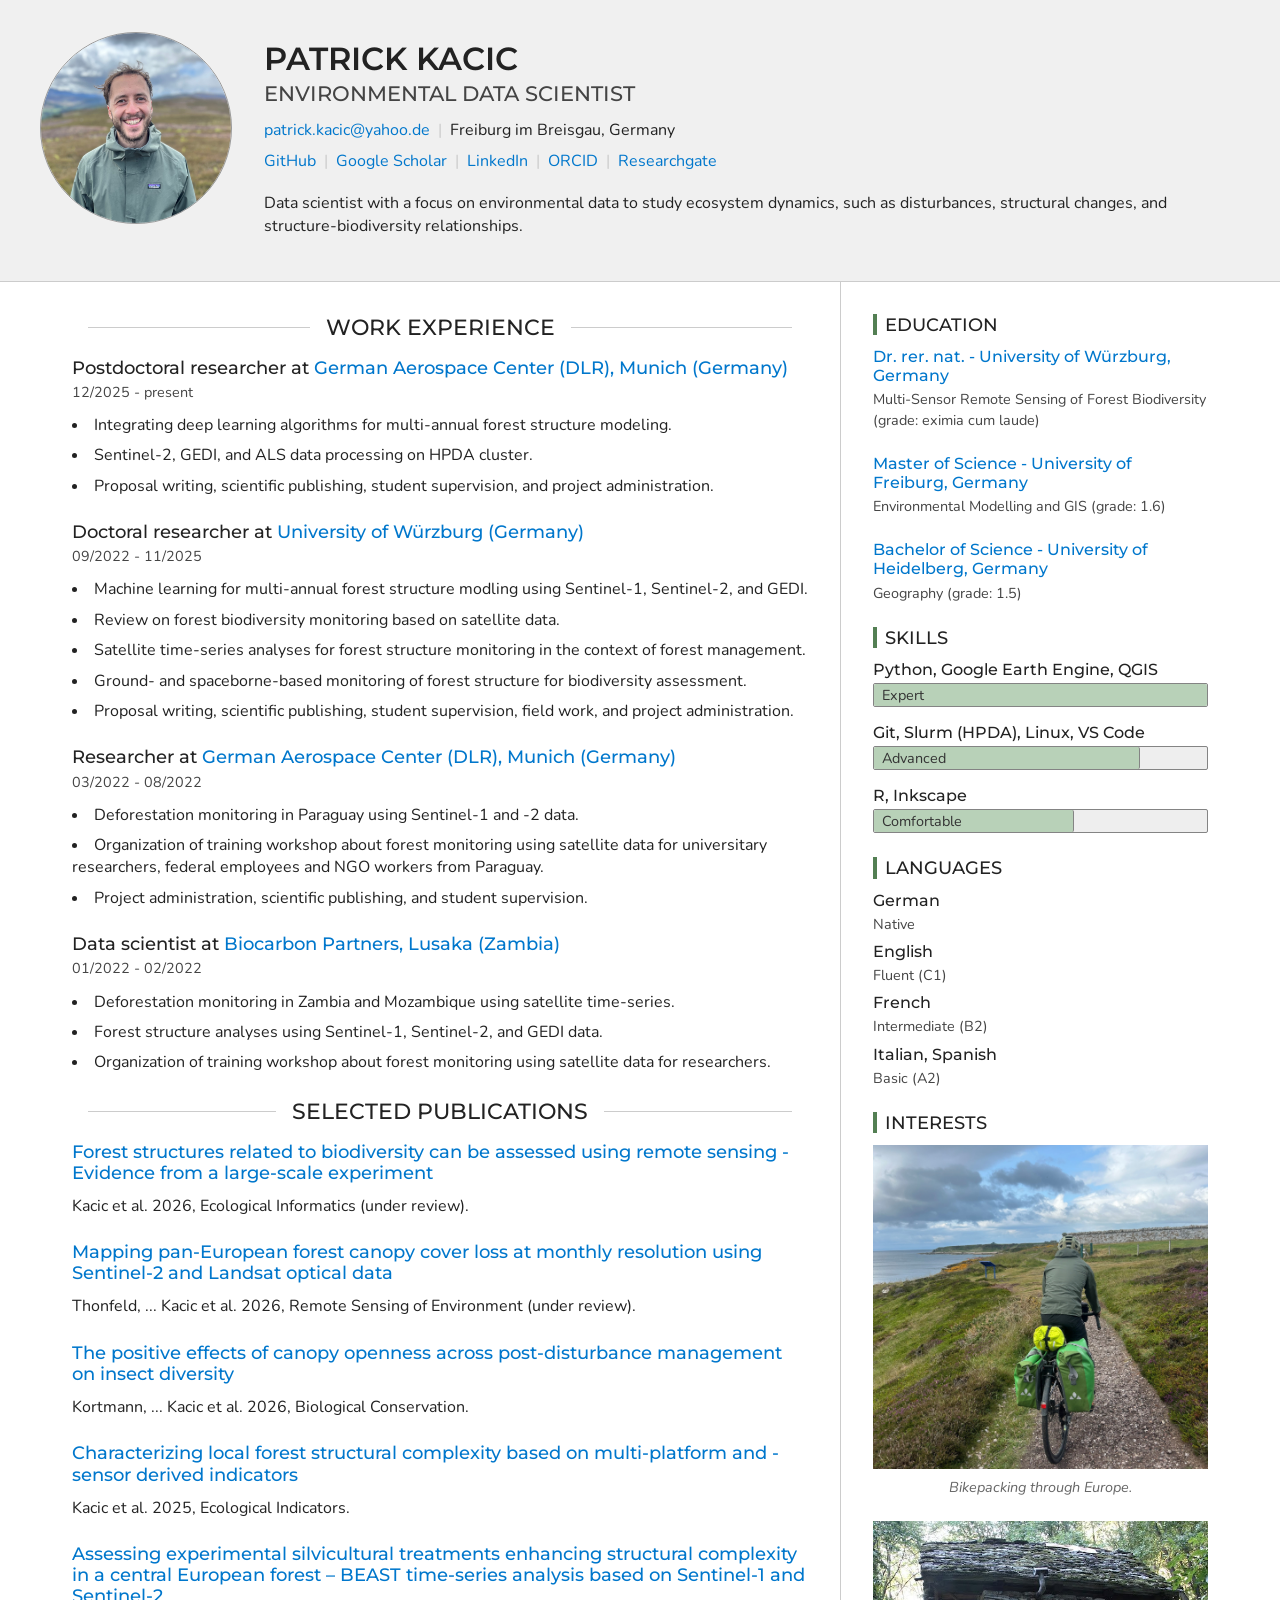
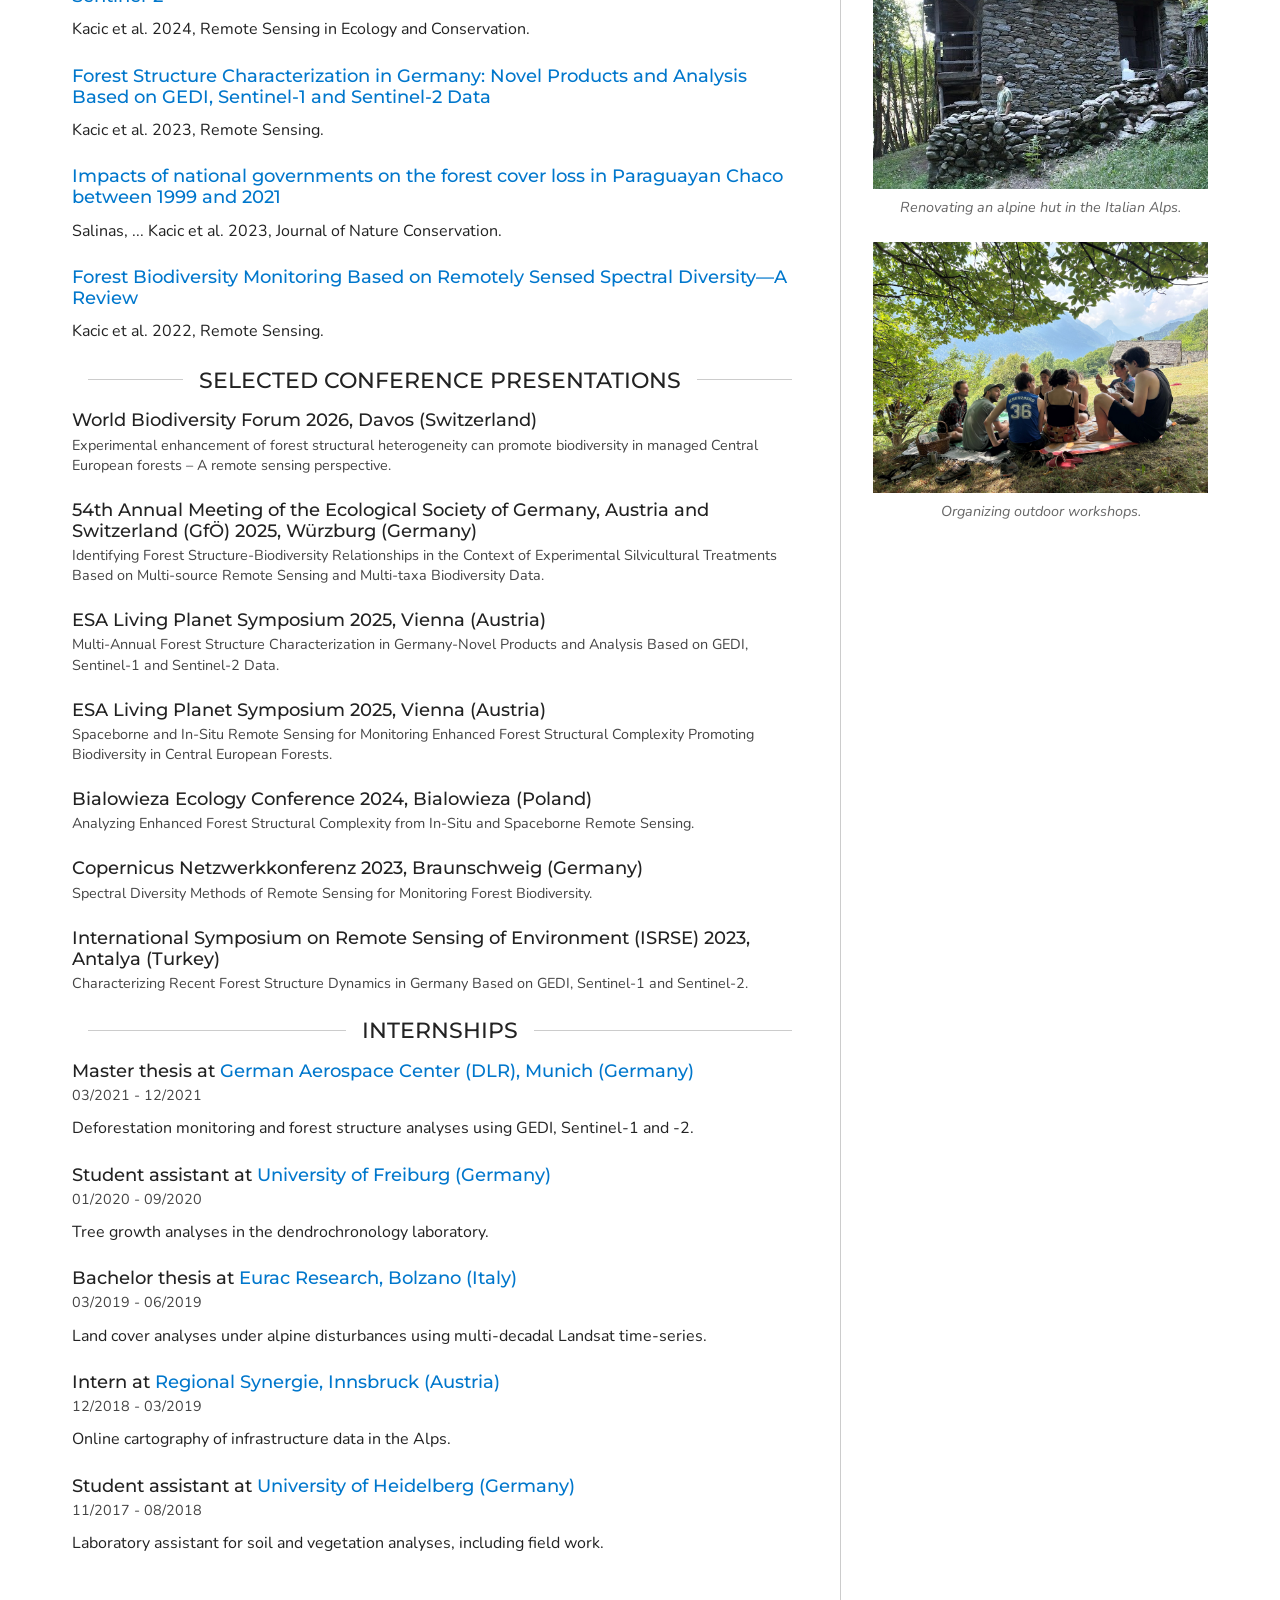
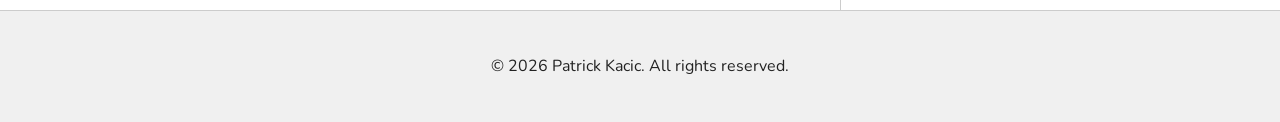
==== commit 8684c82e: "Correct internship dates" ====
--- a/index.html
+++ b/index.html
@@ -375,7 +375,7 @@
                     
                   </h3>
                   
-                    <p class="section-label">06/2021 - 12/2021</p>
+                    <p class="section-label">03/2021 - 12/2021</p>
                   
                   <p>Deforestation monitoring and forest structure analyses using GEDI, Sentinel-1 and -2.</p>
                   
@@ -414,7 +414,7 @@
                     
                   </h3>
                   
-                    <p class="section-label">03/2019 - 06/2019</p>
+                    <p class="section-label">12/2018 - 03/2019</p>
                   
                   <p>Online cartography of infrastructure data in the Alps.</p>
                   
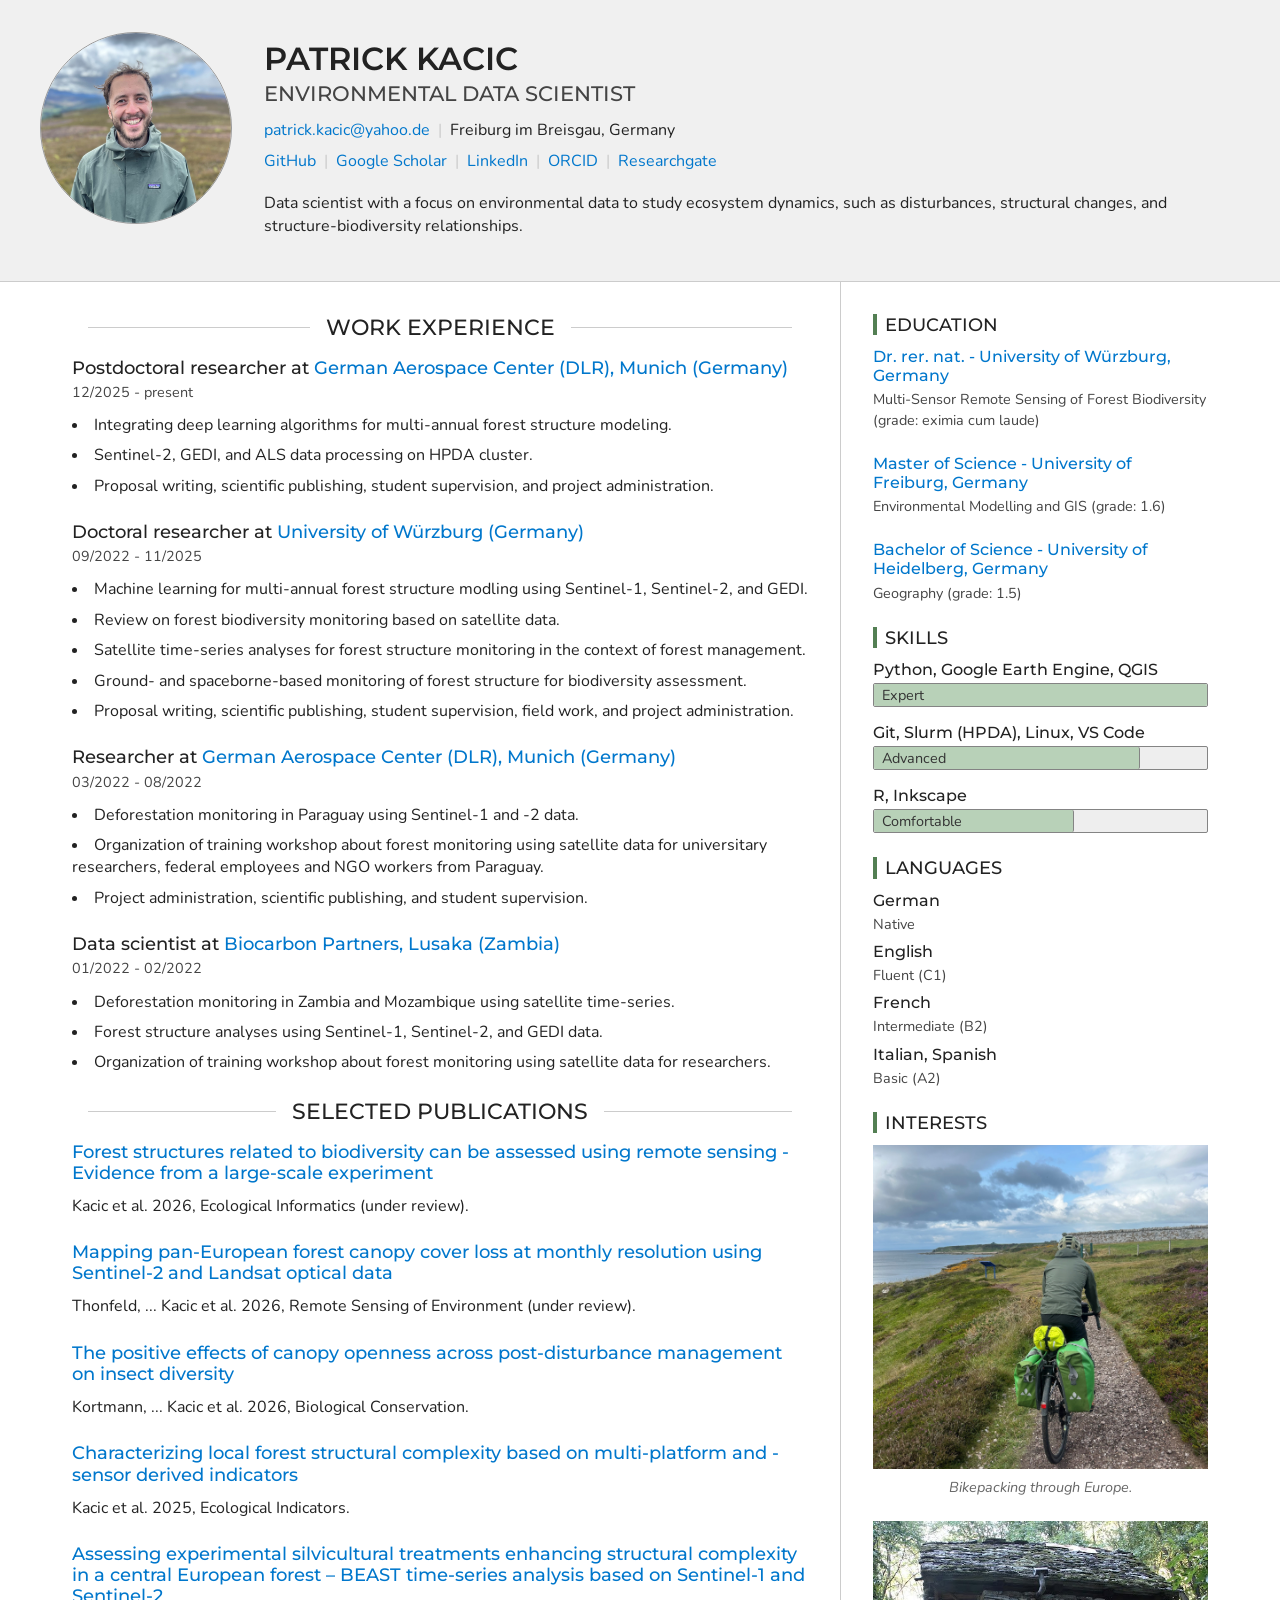
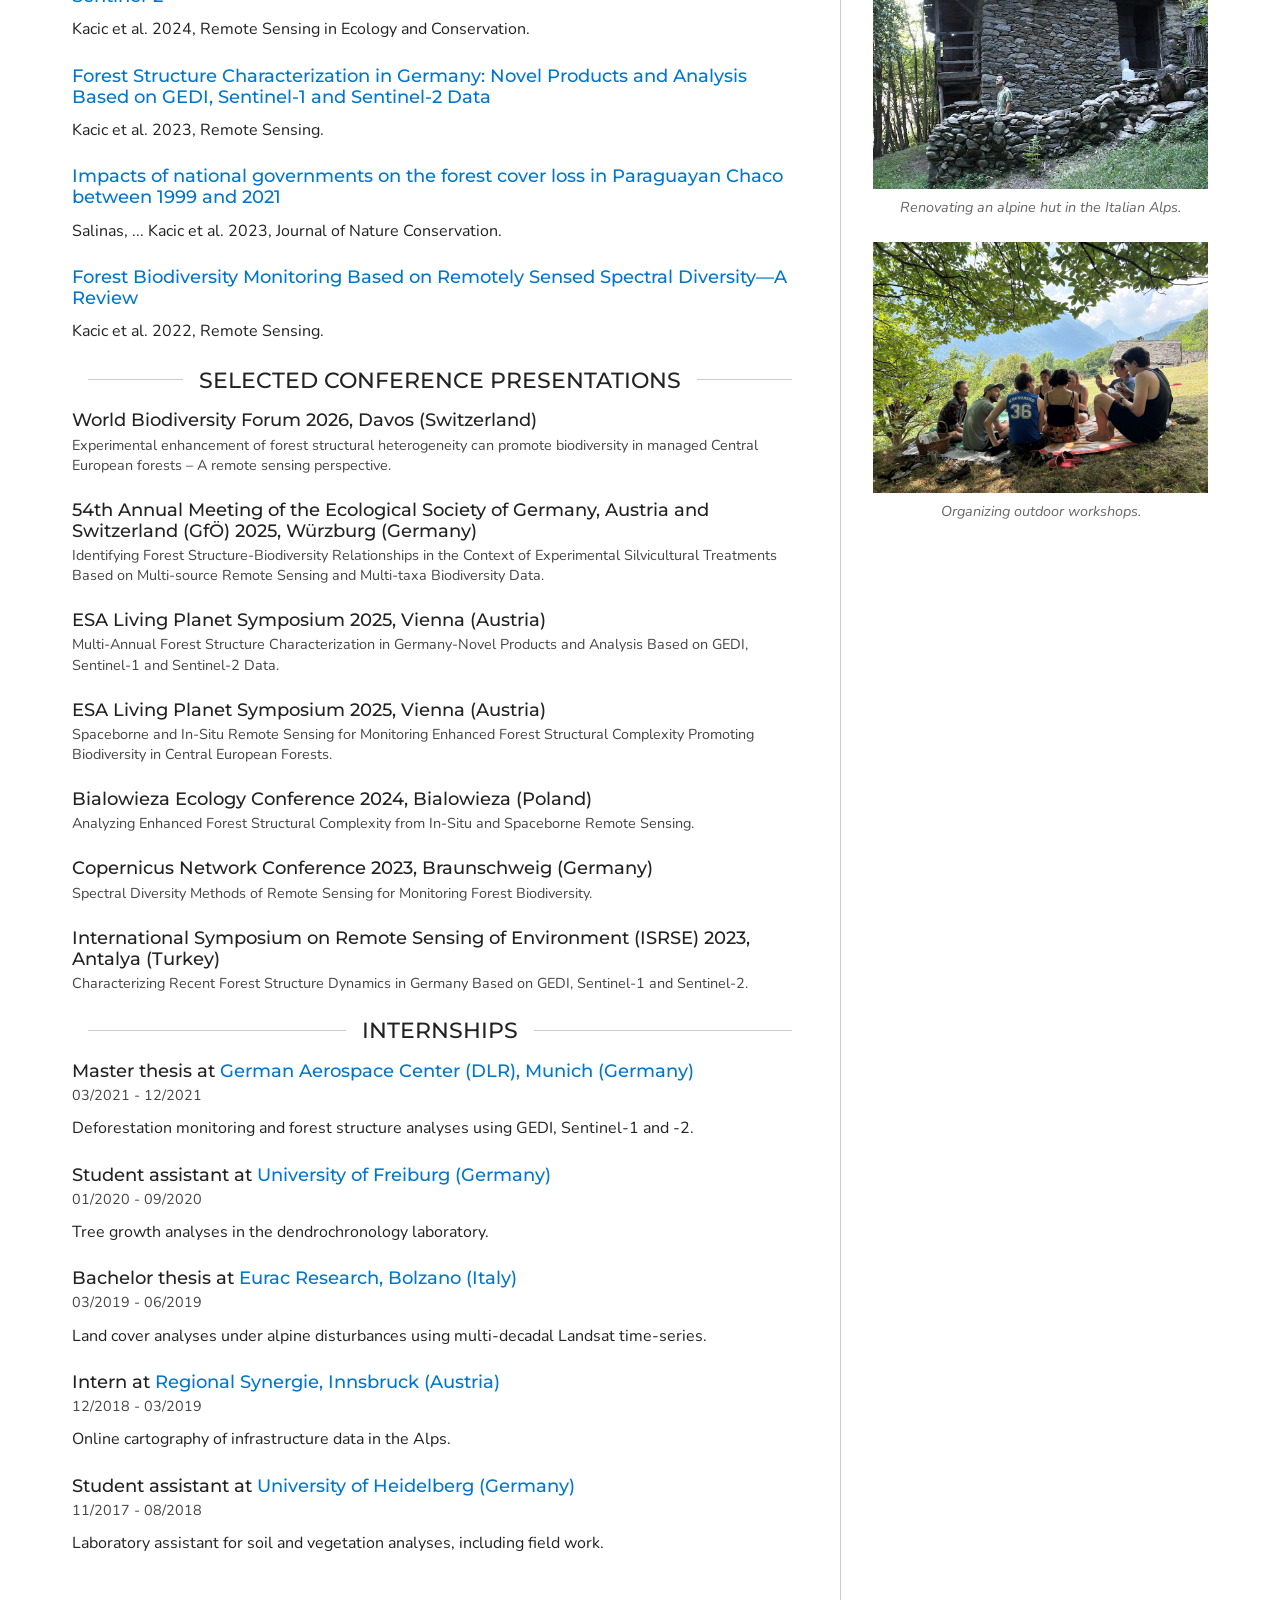
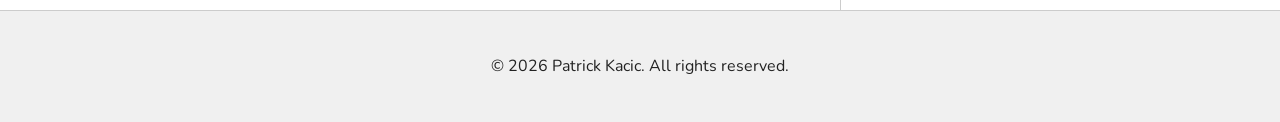
==== commit d67a11b2: "Update conference titles to english" ====
--- a/index.html
+++ b/index.html
@@ -350,7 +350,7 @@
                 </section>
               
                 <section>
-                  <h3>Copernicus Netzwerkkonferenz 2023, Braunschweig (Germany)</h3>
+                  <h3>Copernicus Network Conference 2023, Braunschweig (Germany)</h3>
                   <p class="section-label">Spectral Diversity Methods of Remote Sensing for Monitoring Forest Biodiversity.</p>
                   
                 </section>
